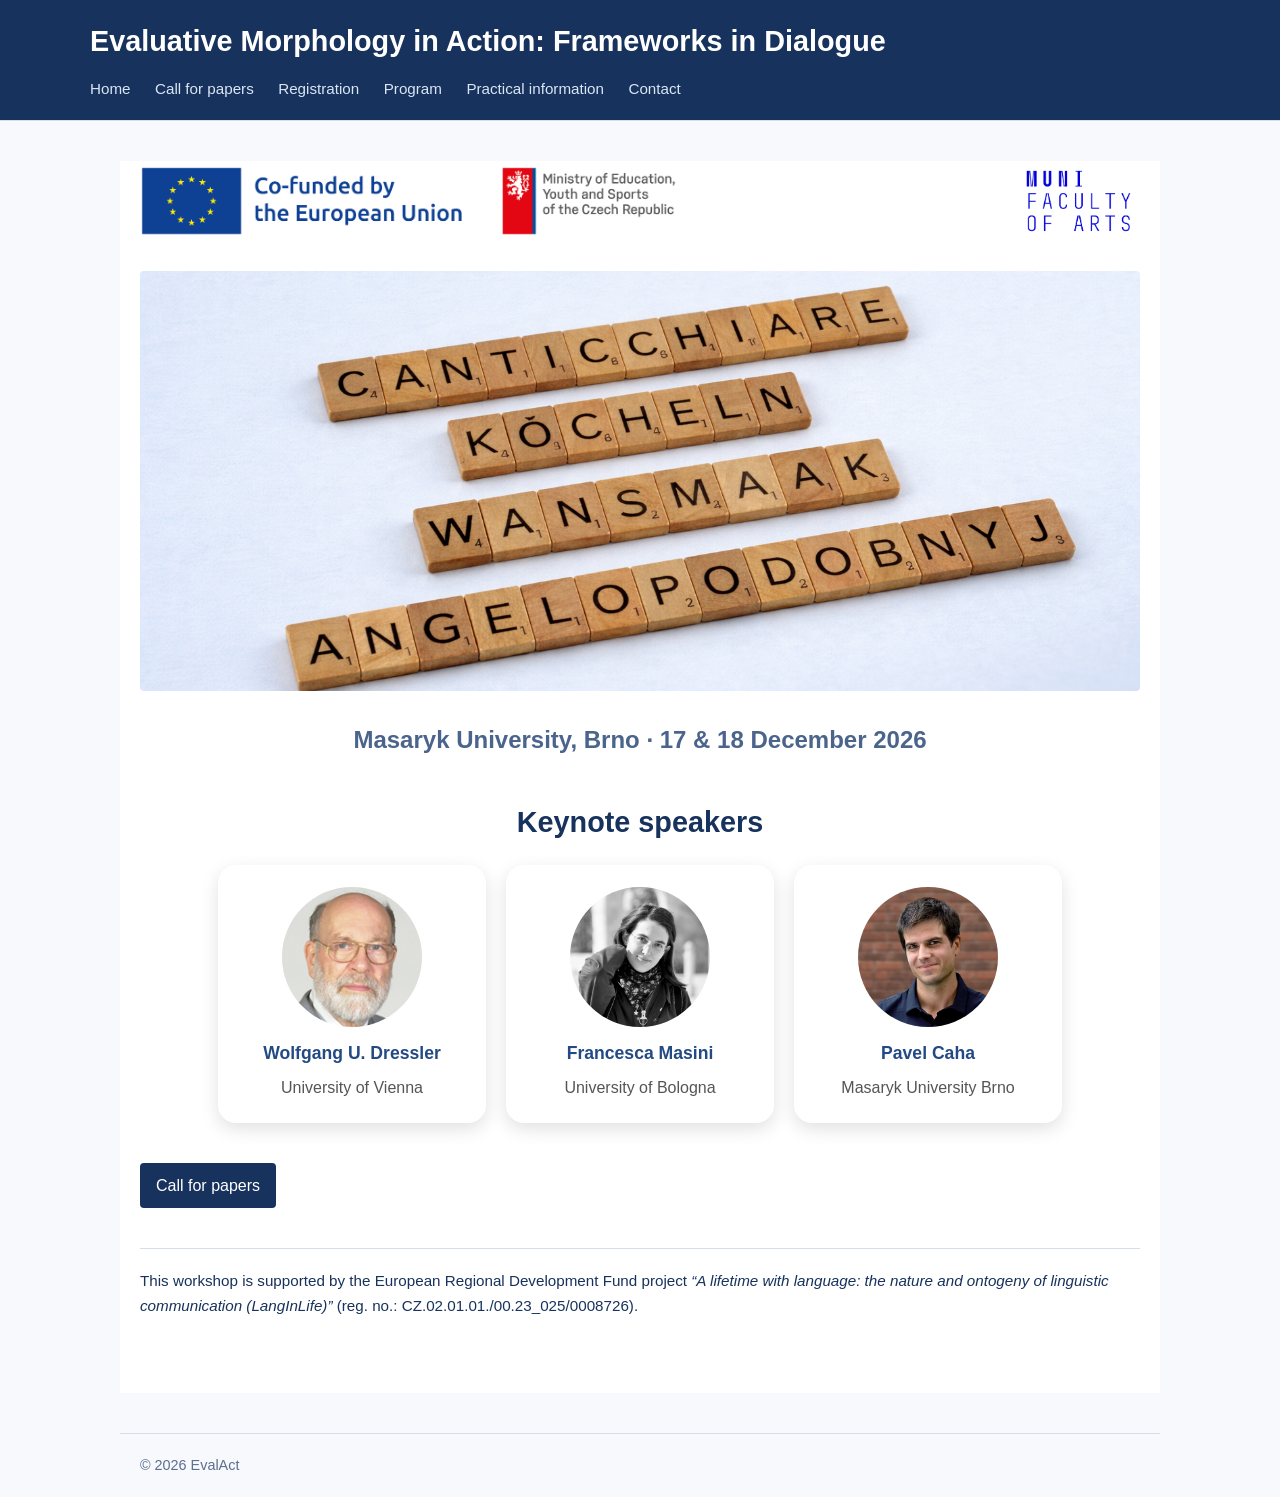
==== index.html @ f9812ade "Update index.html" ====
<!DOCTYPE html>
<html lang="en">
<head>
  <meta charset="UTF-8">
  <meta name="viewport" content="width=device-width, initial-scale=1.0">
  <title>EvalAct - Home</title>
  <link rel="stylesheet" href="style.css">
</head>
<body>
  <header>
    <div class="topbar">
      <div class="site-title">Evaluative Morphology in Action: Frameworks in Dialogue</div>
      <nav>
        <a href="index.html">Home</a>
        <a href="call-for-papers.html">Call for papers</a>
        <a href="registration.html">Registration</a>
        <a href="program.html">Program</a>
        <a href="practical-information.html">Practical information</a>
        <a href="contact.html">Contact</a>
      </nav>
    </div>
  </header>

  <main>
    <div class="logo-row">
<img class="logo-left" src="EUogo.jpg" alt="Logo left">
<img src="MUNI.png" alt="Logo right">
    </div>
    
    <img class="hero" src="hero.png" alt="Conference">

<p class="subtitle" style="font-weight:700; font-size:1.5em;">
  Masaryk University, Brno · 17 & 18 December 2026
</p>

<section class="keynotes">
  <h2>Keynote speakers</h2>

  <div class="keynote-grid">
    <div class="keynote-card">
      <img src="Dressler.jpg" alt="Wolfgang U. Dressler">
      <h3>
        <a href="https://ucrisportal.univie.ac.at/en/persons/wolfgang-dressler/" target="_blank">
          Wolfgang U. Dressler
        </a>
      </h3>
      <p>University of Vienna</p>
    </div>

    <div class="keynote-card">
      <img src="Masini.jpg" alt="Francesca Masini">
      <h3>
        <a href="https://www.unibo.it/sitoweb/francesca.masini/en" target="_blank">
          Francesca Masini
        </a>
      </h3>
      <p>University of Bologna</p>
    </div>

    <div class="keynote-card">
      <img src="Caha.jpg" alt="Pavel Caha">
      <h3>
        <a href="https://www.muni.cz/en/people/53172-pavel-caha" target="_blank">
          Pavel Caha
        </a>
      </h3>
      <p>Masaryk University Brno</p>
    </div>
  </div>
</section>

    <a class="button" href="call-for-papers.html">Call for papers</a>

    <p class="support-note">
  This workshop is supported by the European Regional Development Fund project
  <em>“A lifetime with language: the nature and ontogeny of linguistic communication (LangInLife)”</em>
  (reg. no.: CZ.02.01.01./00.23_025/0008726).
</p>
  </main>

  <footer>
    © 2026 EvalAct
  </footer>
</body>
</html>
---- style.css ----
body {
  margin: 0;
  font-family: Arial, Helvetica, sans-serif;
  line-height: 1.6;
  color: #1f2a44;
  background: #f7f9fc;
}

header {
  border-bottom: 1px solid #d6deea;
  background: #17325c;
}

.topbar {
  max-width: 1100px;
  margin: 0 auto;
  padding: 18px 20px;
}

.site-title {
  font-size: 1.8rem;
  font-weight: bold;
  margin: 0 0 12px 0;
  color: white;
}

nav a {
  text-decoration: none;
  color: #dbe6f5;
  margin-right: 20px;
  font-size: 0.95rem;
}

nav a:hover {
  text-decoration: underline;
  color: white;
}

main {
  max-width: 1000px;
  margin: 40px auto;
  padding: 0 20px 60px;
  background: white;
}

.hero {
  width: 100%;
  max-height: 420px;
  object-fit: cover;
  display: block;
  margin-bottom: 30px;
  border-radius: 4px;
}

h1 {
  font-size: 2.2rem;
  margin-bottom: 10px;
  color: #17325c;
}

h2 {
  margin-top: 30px;
  color: #17325c;
}

h3 {
  font-size: 1.1rem;
  color: #234a84;
}

.subtitle {
  font-size: 1.2rem;
  color: #4a648c;
}

footer {
  border-top: 1px solid #d6deea;
  padding: 20px;
  max-width: 1000px;
  margin: 0 auto;
  color: #5c6f8f;
  font-size: 0.9rem;
}

.button {
  display: inline-block;
  padding: 10px 16px;
  background: #17325c;
  color: white;
  text-decoration: none;
  border-radius: 4px;
  margin-top: 10px;
}

.button:hover {
  background: #234a84;
}

.references {
  font-size: 12px;
  color: #4a5a75;
}

.logo-row {
  display: flex;
  justify-content: space-between;
  align-items: center;
  margin: 20px 0 30px;
}

.logo-row img {
  max-height: 80px;
  max-width: 220px;
  object-fit: contain;
}

.logo-left {
  height: 140px !important;
  width: auto !important;
}

.subtitle {
  text-align: center;
}

.keynotes {
  margin: 40px auto 30px;
  max-width: 900px;
  text-align: center;
}

.keynotes h2 {
  margin-bottom: 20px;
  font-size: 1.8rem;
}

.keynote-grid {
  display: flex;
  gap: 20px;
  justify-content: center;
  flex-wrap: wrap;
}

.keynote-card {
  background: #ffffff;
  padding: 22px 24px;
  border-radius: 18px;
  box-shadow: 0 6px 18px rgba(0,0,0,0.12);
  min-width: 220px;
  transition: transform 0.25s ease, box-shadow 0.25s ease;
}

.keynote-card:hover {
  transform: translateY(-8px);
  box-shadow: 0 10px 24px rgba(0,0,0,0.18);
}

.keynote-card img {
  width: 140px;
  height: 140px;
  object-fit: cover;
  object-position: center;
  border-radius: 50%;
  margin-bottom: 12px;
}

.keynote-card h3 {
  margin: 0 0 8px;
  font-size: 1.1rem;
}

.keynote-card p {
  margin: 0;
  color: #555;
}

.keynote-card a {
  color: inherit;
  text-decoration: none;
}

.keynote-card a:hover {
  text-decoration: underline;
}

.keynote-card img {
  width: 140px !important;
  height: 140px !important;
  object-fit: cover !important;
  object-position: center !important;
  border-radius: 50% !important;
  display: block;
  margin: 0 auto 12px;
}

.keynote-card img[src="Dressler.jpg"] {
  object-position: center 10% !important;
}

.logo-row img.logo-left {
  height: 70px !important;
  max-height: none !important;
  max-width: none !important;
  width: auto !important;
}

.support-note {
  margin-top: 40px;
  padding-top: 20px;
  border-top: 1px solid #d6deea;
  font-size: 0.95rem;
  color: #17325c;
  text-align: left;
}

.map-container {
  margin-top: 20px;
  border-radius: 10px;
  overflow: hidden;
  box-shadow: 0 6px 18px rgba(0,0,0,0.1);
}
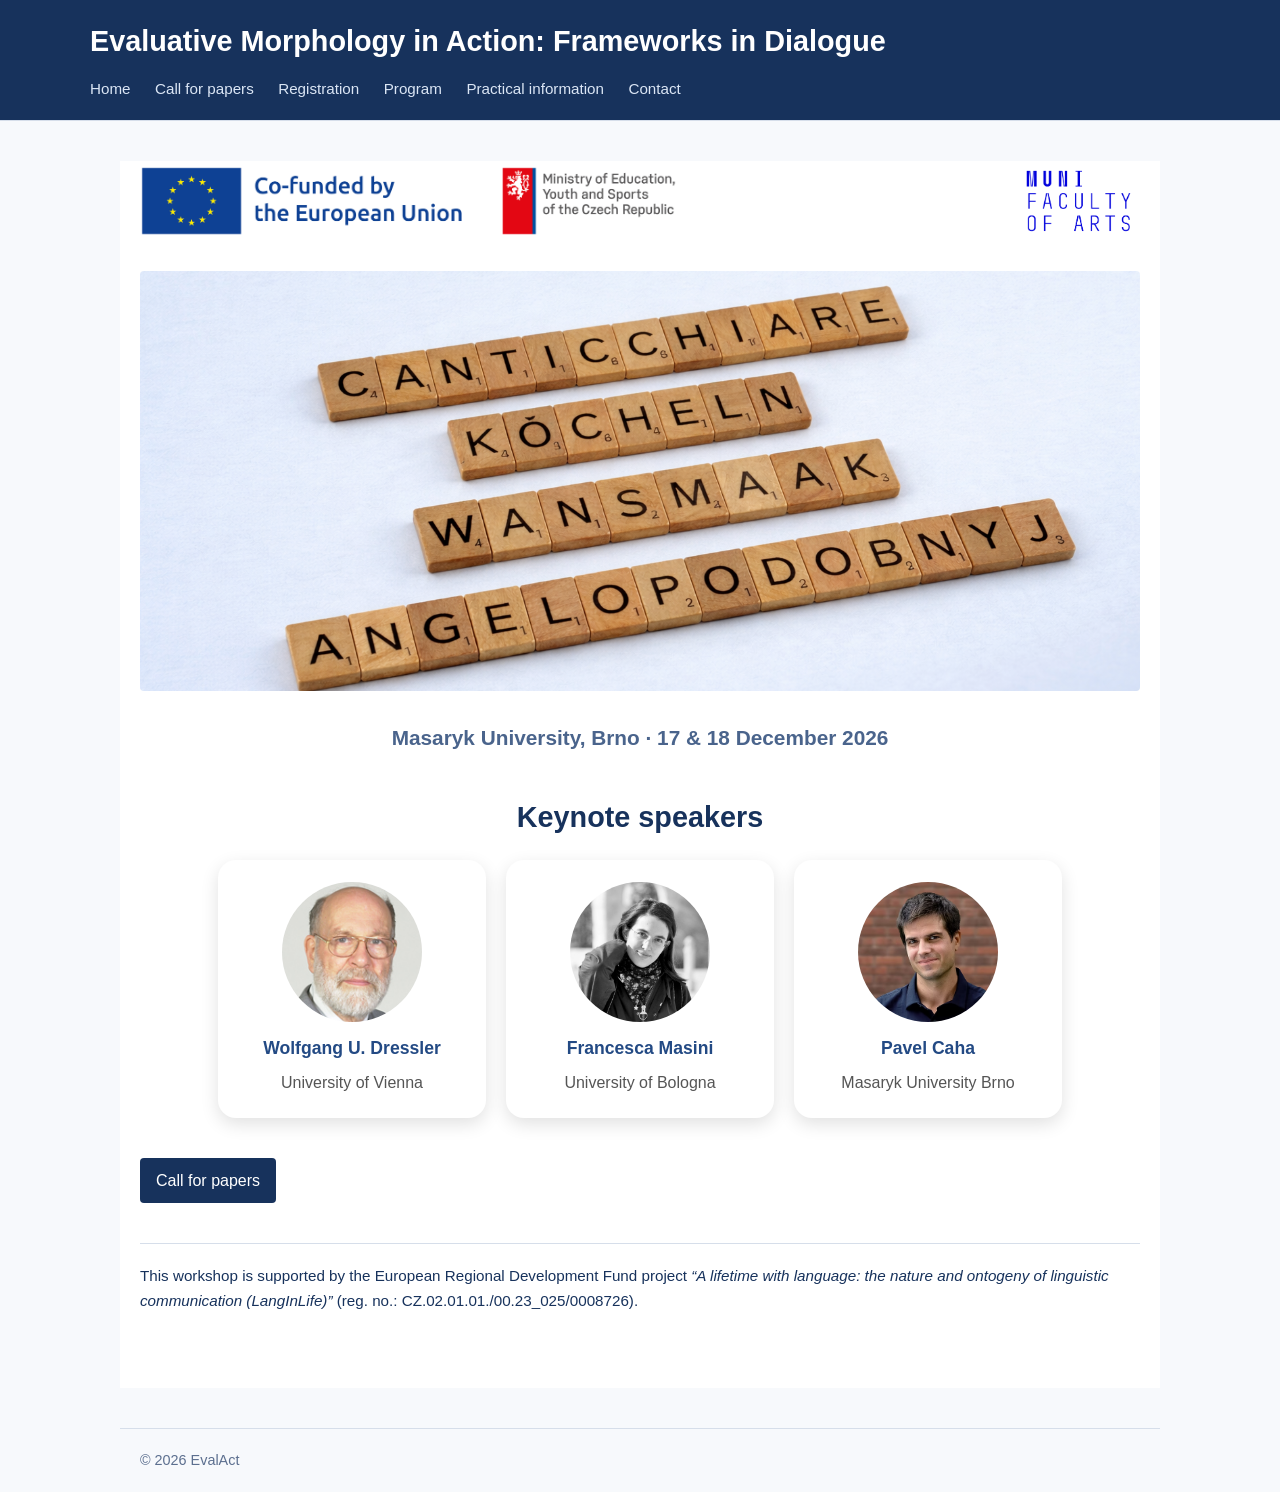
==== commit 16bba857: "Update index.html" ====
--- a/index.html
+++ b/index.html
@@ -29,7 +29,7 @@
     
     <img class="hero" src="hero.png" alt="Conference">
 
-<p class="subtitle" style="font-weight:700; font-size:1.5em;">
+<p class="subtitle" style="font-weight:700; font-size:1.3em;">
   Masaryk University, Brno · 17 & 18 December 2026
 </p>
 
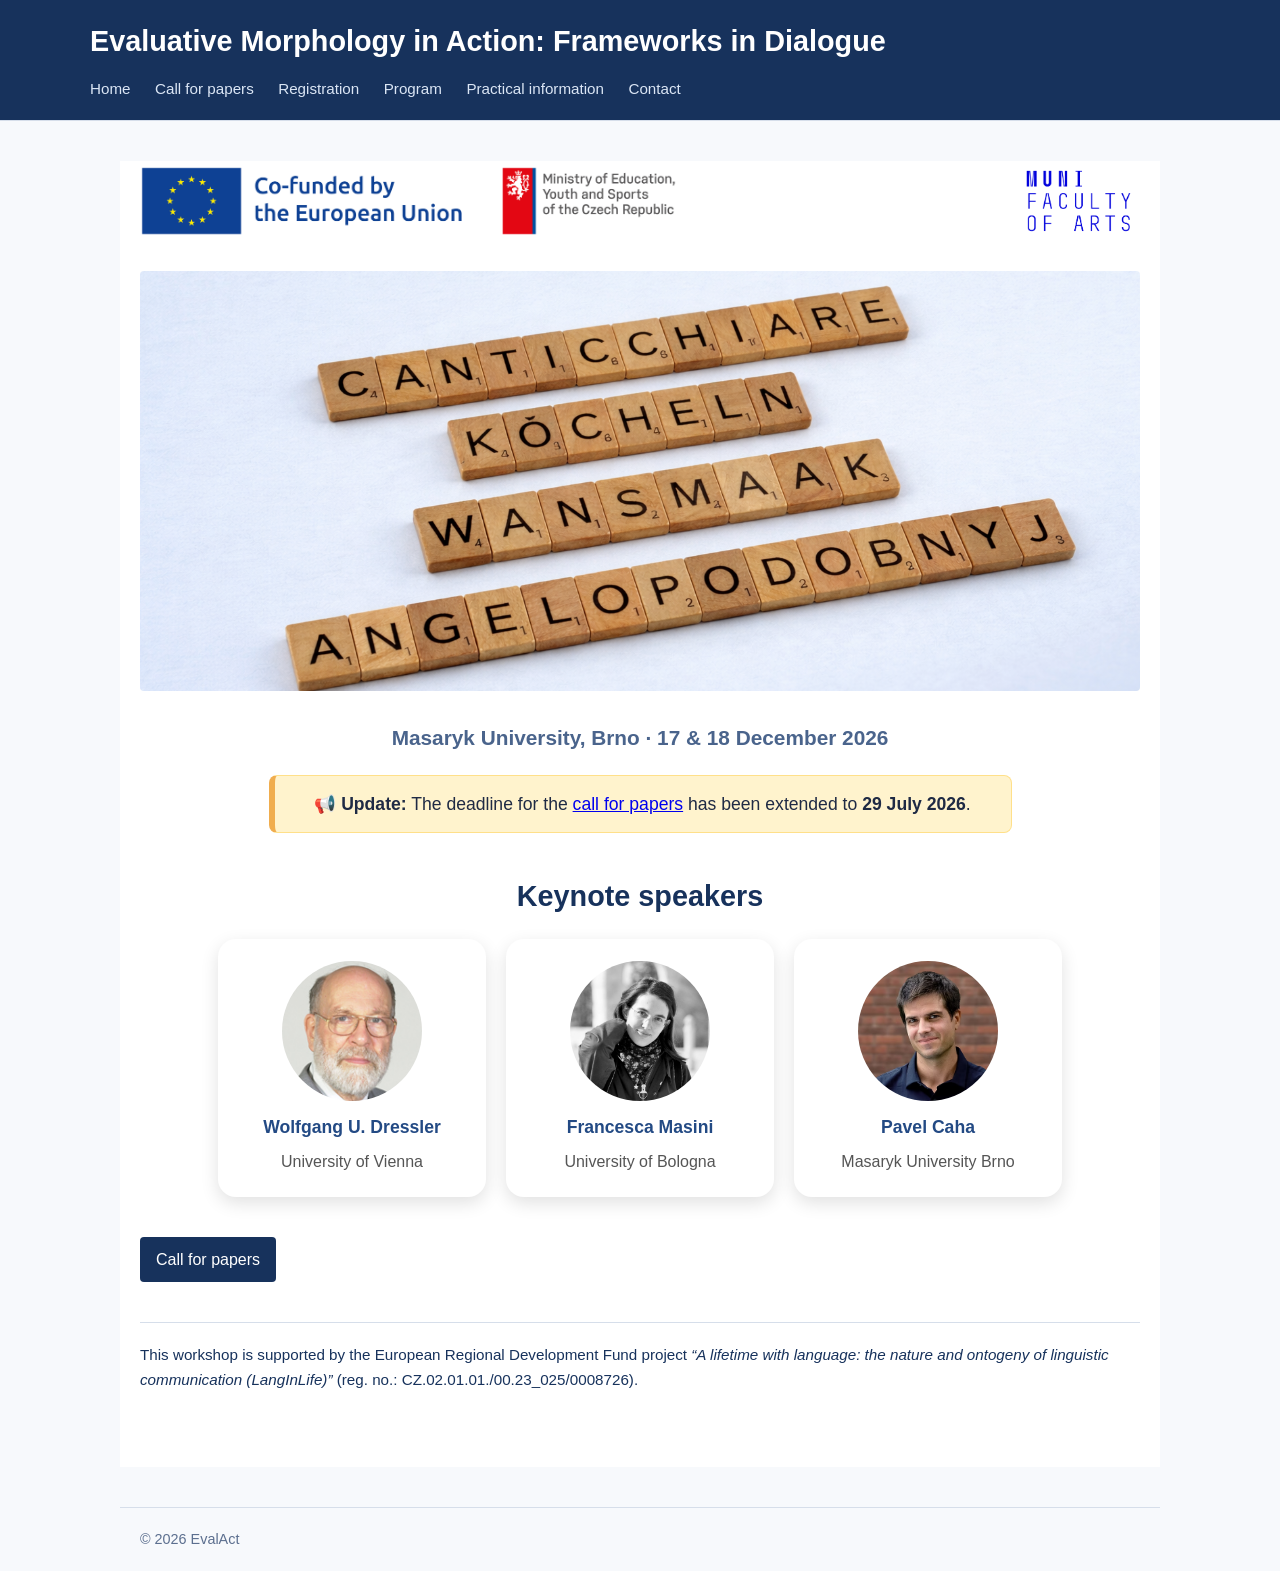
==== commit a8bfe99b: "Update index.html" ====
--- a/index.html
+++ b/index.html
@@ -32,6 +32,12 @@
 <p class="subtitle" style="font-weight:700; font-size:1.3em;">
   Masaryk University, Brno · 17 & 18 December 2026
 </p>
+
+<div style="background:#fff3cd; border:1px solid #ffe08a; border-left:6px solid #f0ad4e; border-radius:8px; padding:14px 18px; margin:20px auto; max-width:700px; text-align:center; font-size:1.1em;">
+  <strong>📢 Update:</strong> The deadline for the
+  <a href="call-for-papers.html">call for papers</a>
+  has been extended to <strong>29 July 2026</strong>.
+</div>
 
 <section class="keynotes">
   <h2>Keynote speakers</h2>
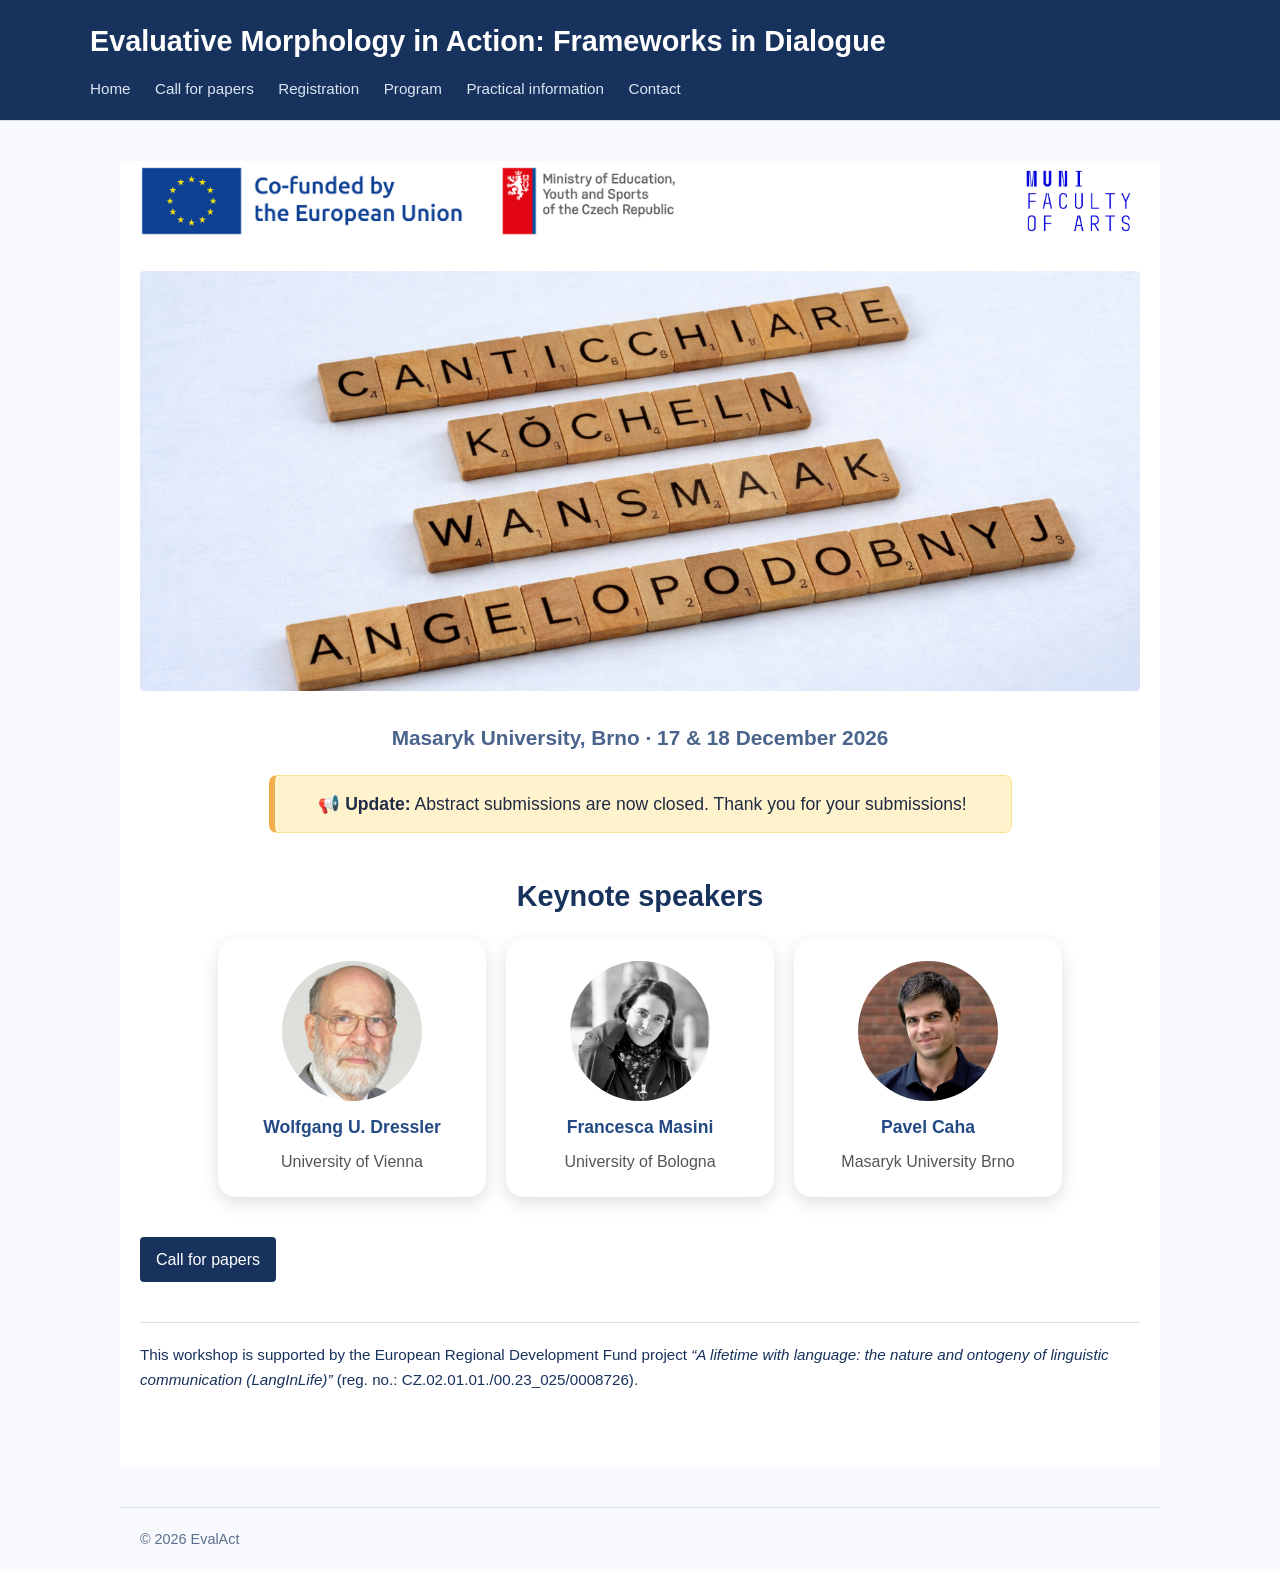
==== commit bbe7322f: "Update index.html" ====
--- a/index.html
+++ b/index.html
@@ -34,9 +34,7 @@
 </p>
 
 <div style="background:#fff3cd; border:1px solid #ffe08a; border-left:6px solid #f0ad4e; border-radius:8px; padding:14px 18px; margin:20px auto; max-width:700px; text-align:center; font-size:1.1em;">
-  <strong>📢 Update:</strong> The deadline for the
-  <a href="call-for-papers.html">call for papers</a>
-  has been extended to <strong>29 July 2026</strong>.
+  <strong>📢 Update:</strong> Abstract submissions are now closed. Thank you for your submissions!
 </div>
 
 <section class="keynotes">
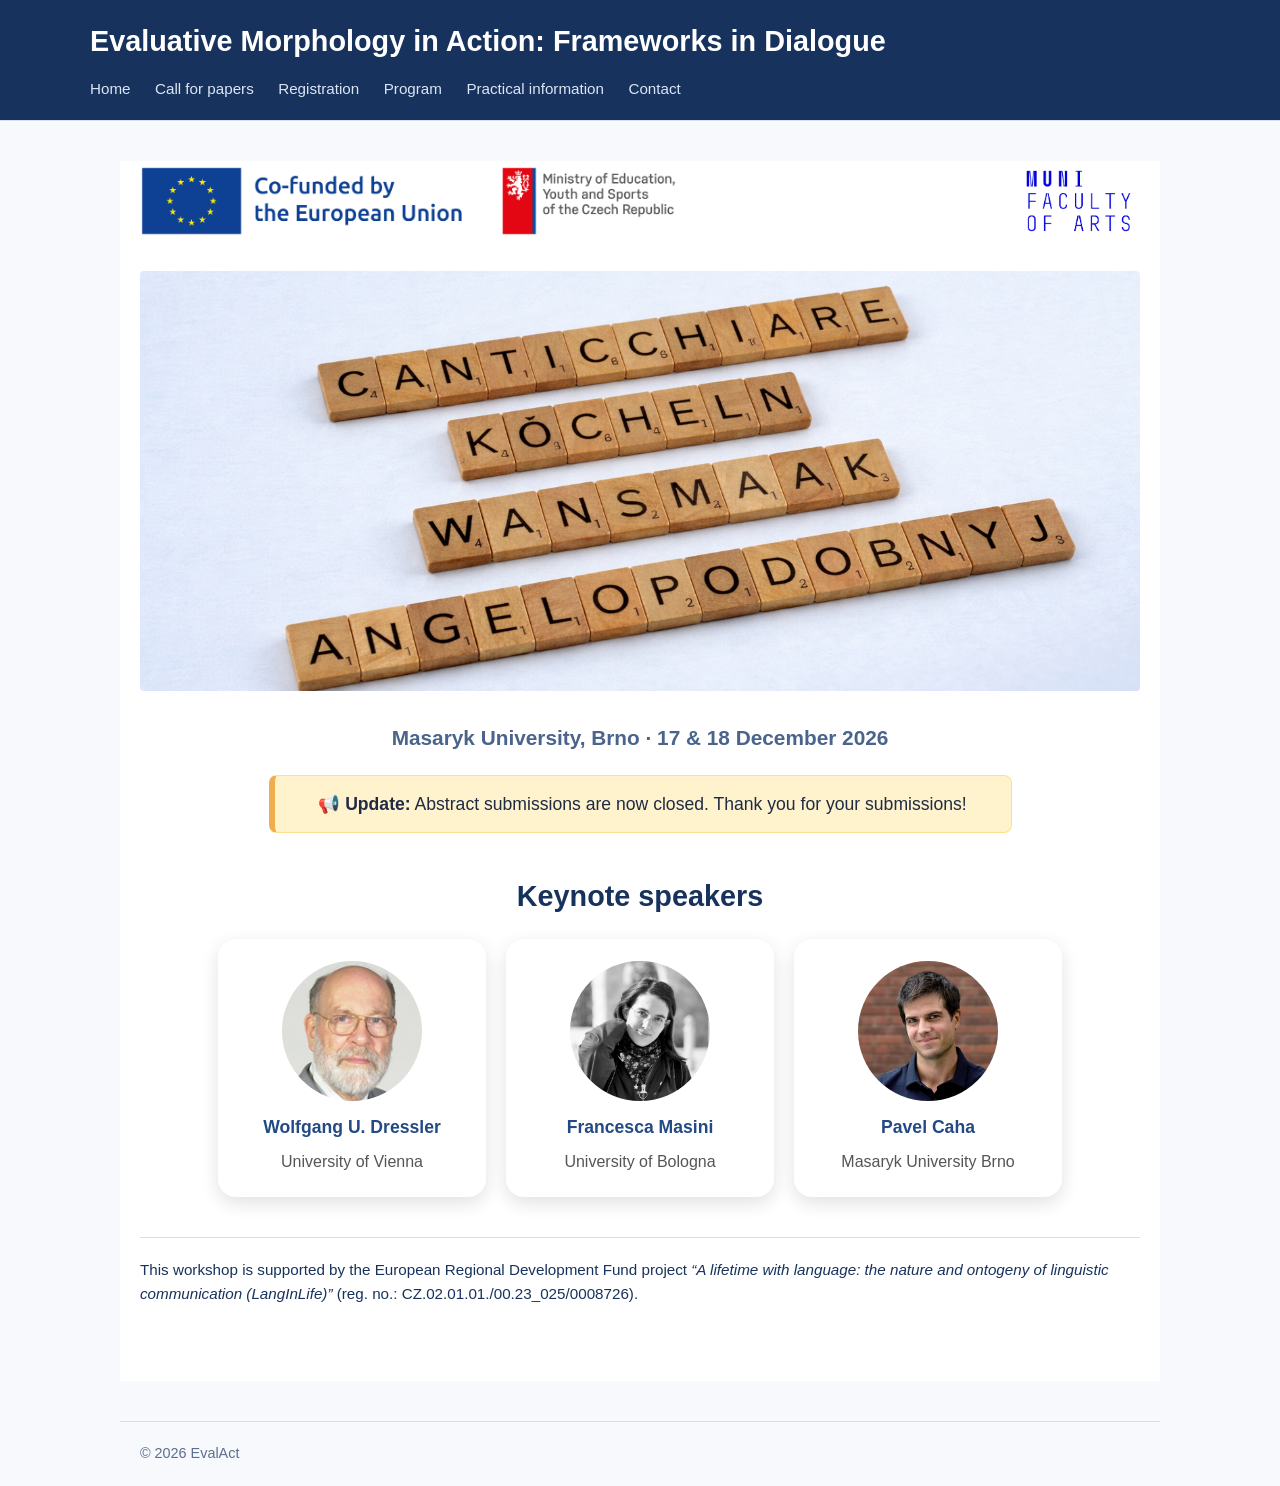
==== commit 54e5999a: "Update index.html" ====
--- a/index.html
+++ b/index.html
@@ -73,8 +73,6 @@
   </div>
 </section>
 
-    <a class="button" href="call-for-papers.html">Call for papers</a>
-
     <p class="support-note">
   This workshop is supported by the European Regional Development Fund project
   <em>“A lifetime with language: the nature and ontogeny of linguistic communication (LangInLife)”</em>
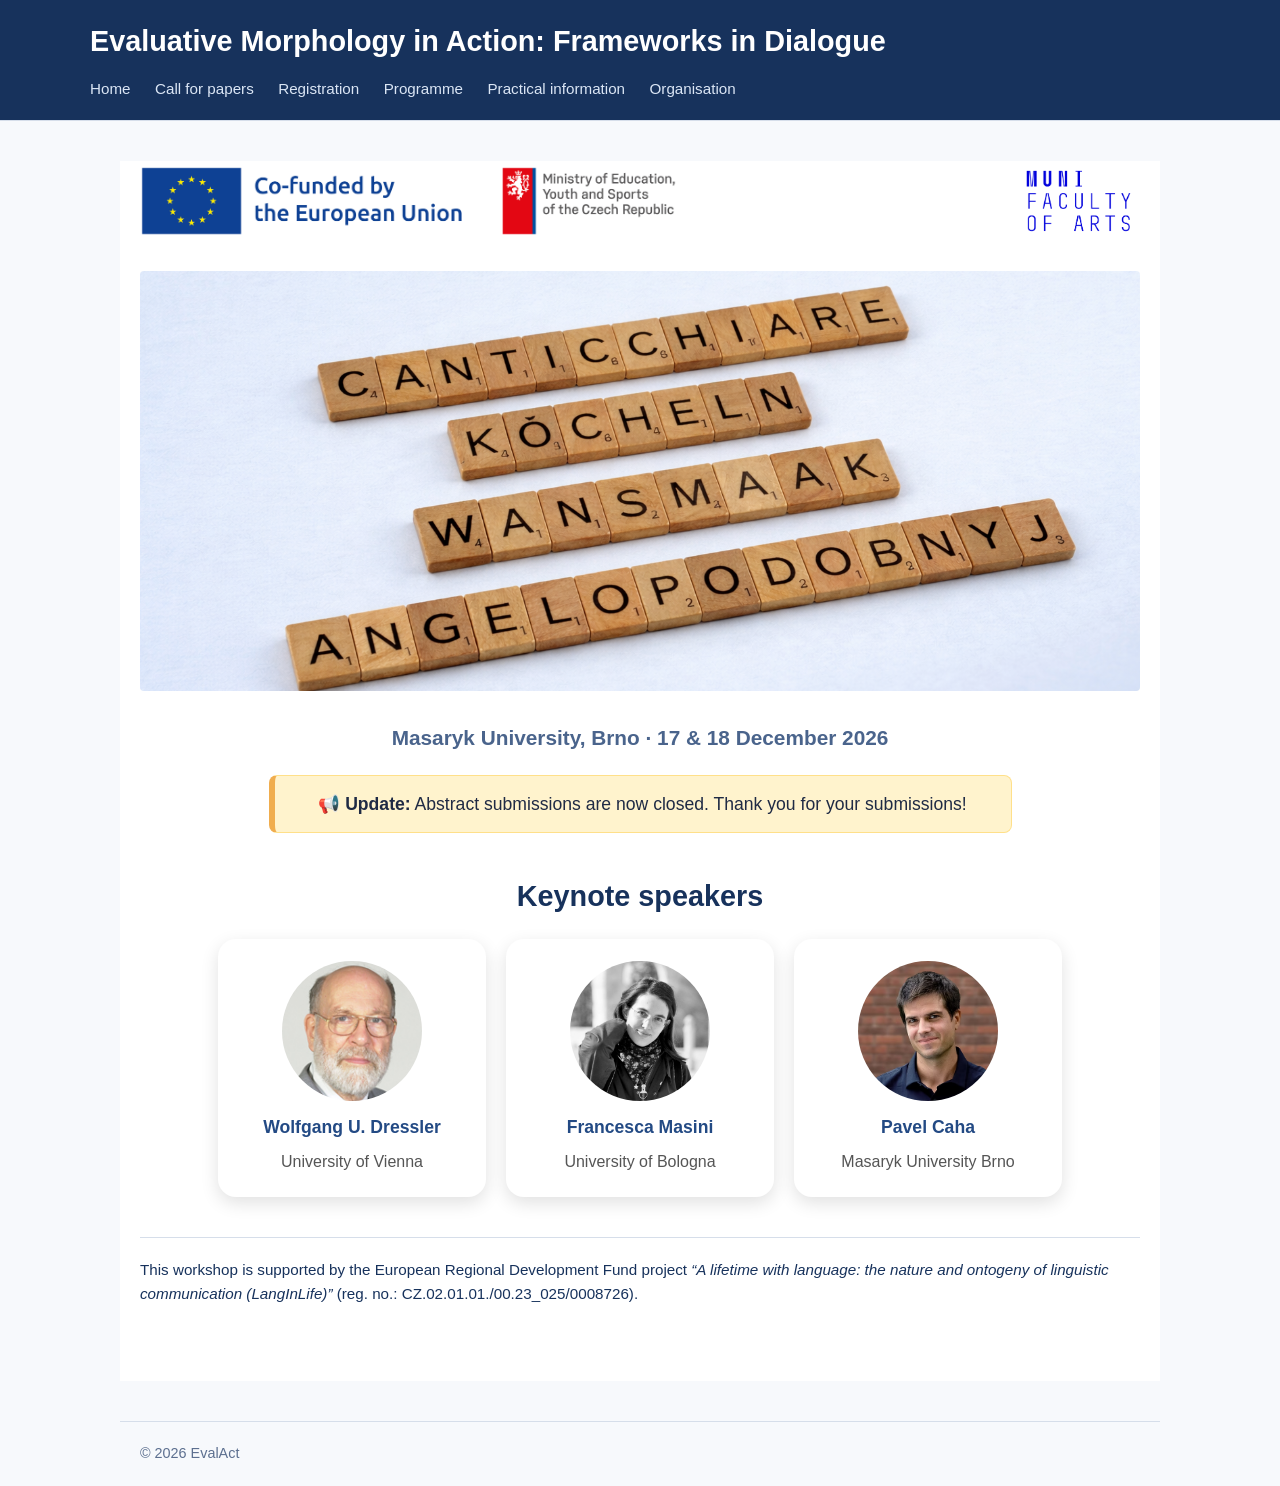
==== commit 95b0380e: "Update index.html" ====
--- a/index.html
+++ b/index.html
@@ -14,9 +14,9 @@
         <a href="index.html">Home</a>
         <a href="call-for-papers.html">Call for papers</a>
         <a href="registration.html">Registration</a>
-        <a href="program.html">Program</a>
+        <a href="program.html">Programme</a>
         <a href="practical-information.html">Practical information</a>
-        <a href="contact.html">Contact</a>
+        <a href="contact.html">Organisation</a>
       </nav>
     </div>
   </header>
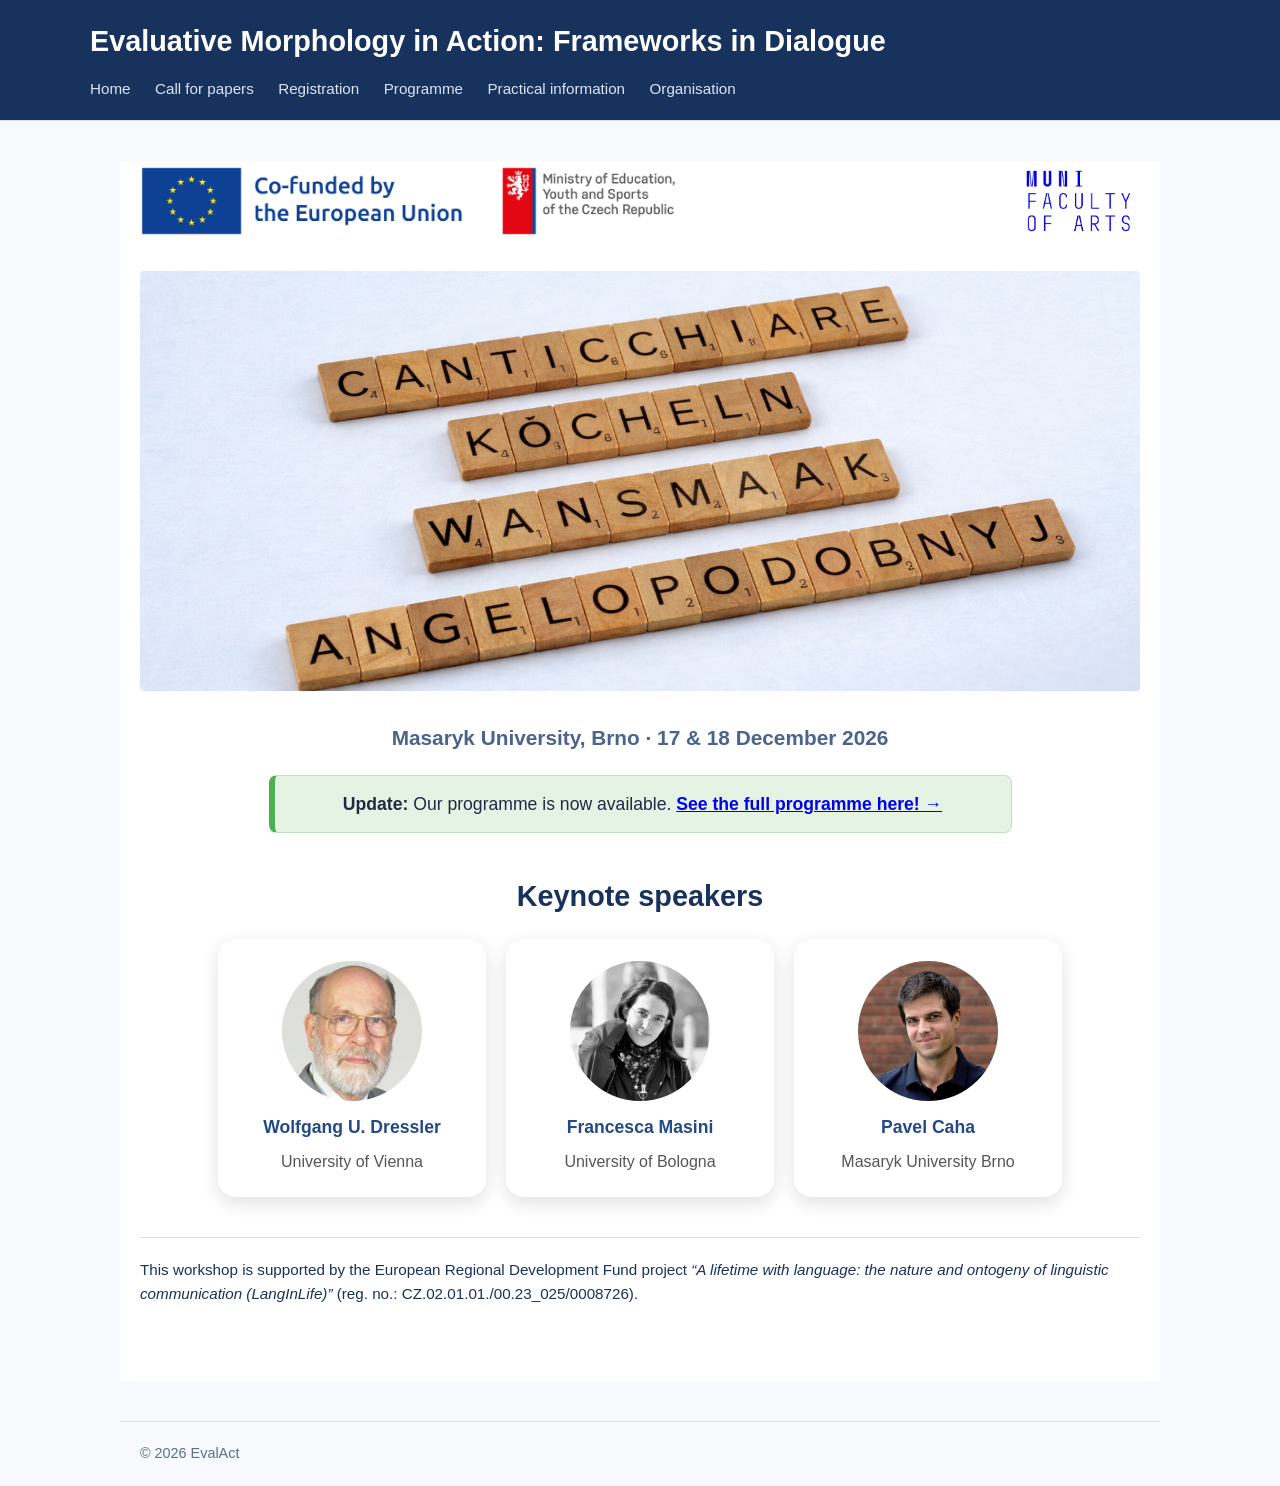
==== commit f854a5d7: "Update index.html" ====
--- a/index.html
+++ b/index.html
@@ -33,8 +33,9 @@
   Masaryk University, Brno · 17 & 18 December 2026
 </p>
 
-<div style="background:#fff3cd; border:1px solid #ffe08a; border-left:6px solid #f0ad4e; border-radius:8px; padding:14px 18px; margin:20px auto; max-width:700px; text-align:center; font-size:1.1em;">
-  <strong>📢 Update:</strong> Abstract submissions are now closed. Thank you for your submissions!
+<div style="background:#e4f3e4; border:1px solid #bfe0bf; border-left:6px solid #4caf50; border-radius:8px; padding:14px 18px; margin:20px auto; max-width:700px; text-align:center; font-size:1.1em;">
+  <strong>Update:</strong> Our programme is now available.
+  <a href="https://evalact.github.io/program.html" style="font-weight:700;">See the full programme here! &rarr;</a>
 </div>
 
 <section class="keynotes">
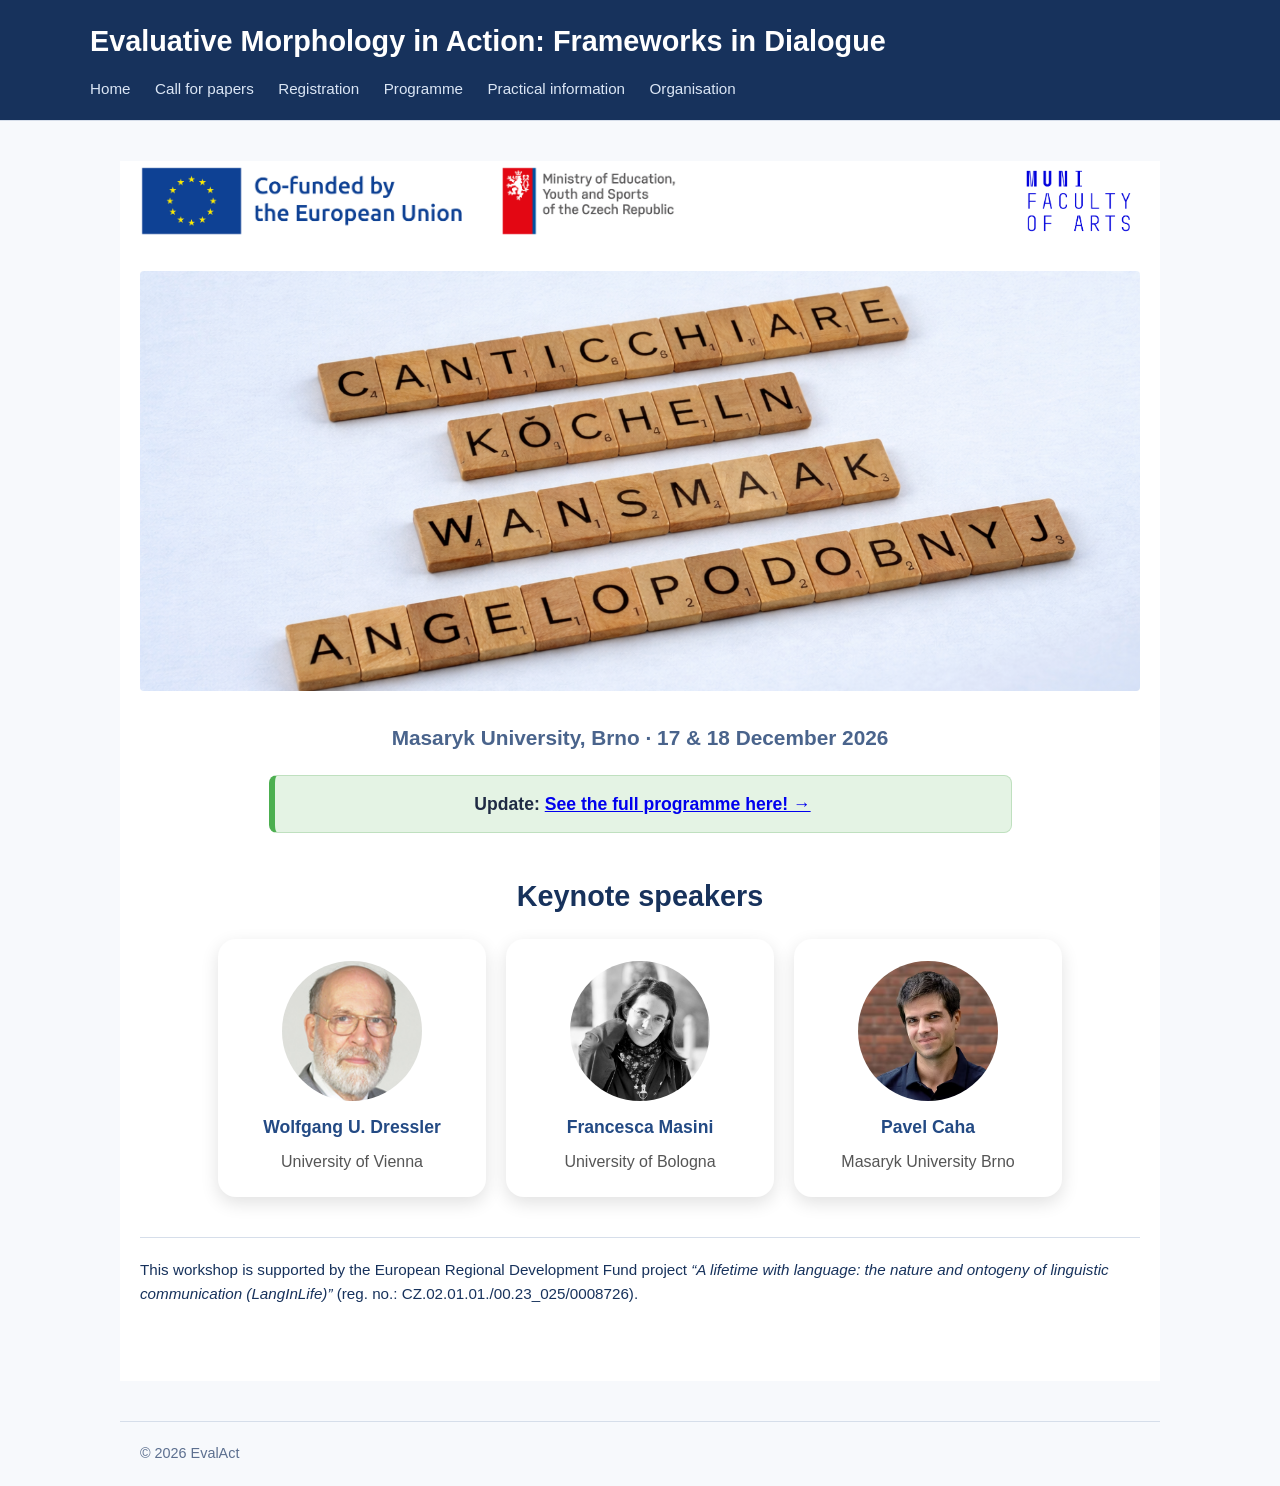
==== commit 351cd5da: "Update index.html" ====
--- a/index.html
+++ b/index.html
@@ -34,8 +34,7 @@
 </p>
 
 <div style="background:#e4f3e4; border:1px solid #bfe0bf; border-left:6px solid #4caf50; border-radius:8px; padding:14px 18px; margin:20px auto; max-width:700px; text-align:center; font-size:1.1em;">
-  <strong>Update:</strong> Our programme is now available.
-  <a href="https://evalact.github.io/program.html" style="font-weight:700;">See the full programme here! &rarr;</a>
+  <strong>Update:</strong> <a href="https://evalact.github.io/program.html" style="font-weight:700;">See the full programme here! &rarr;</a>
 </div>
 
 <section class="keynotes">
